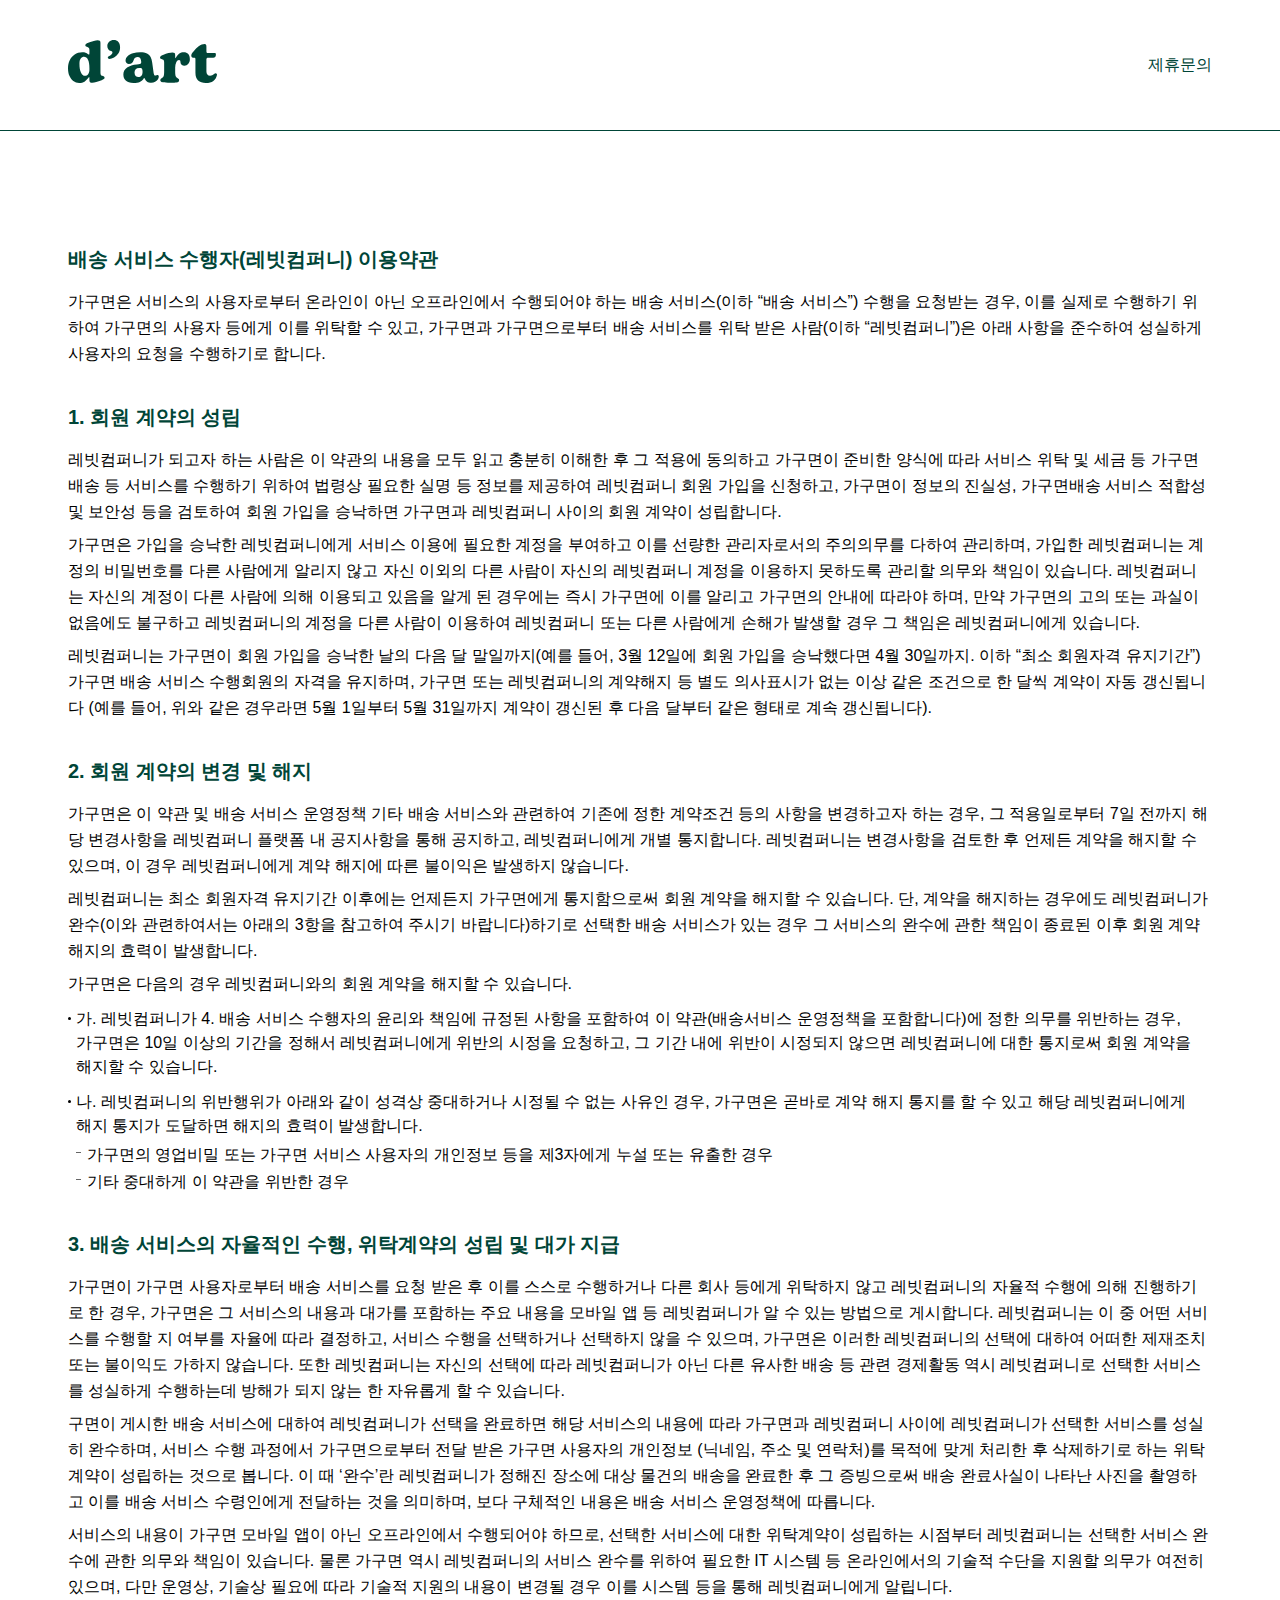
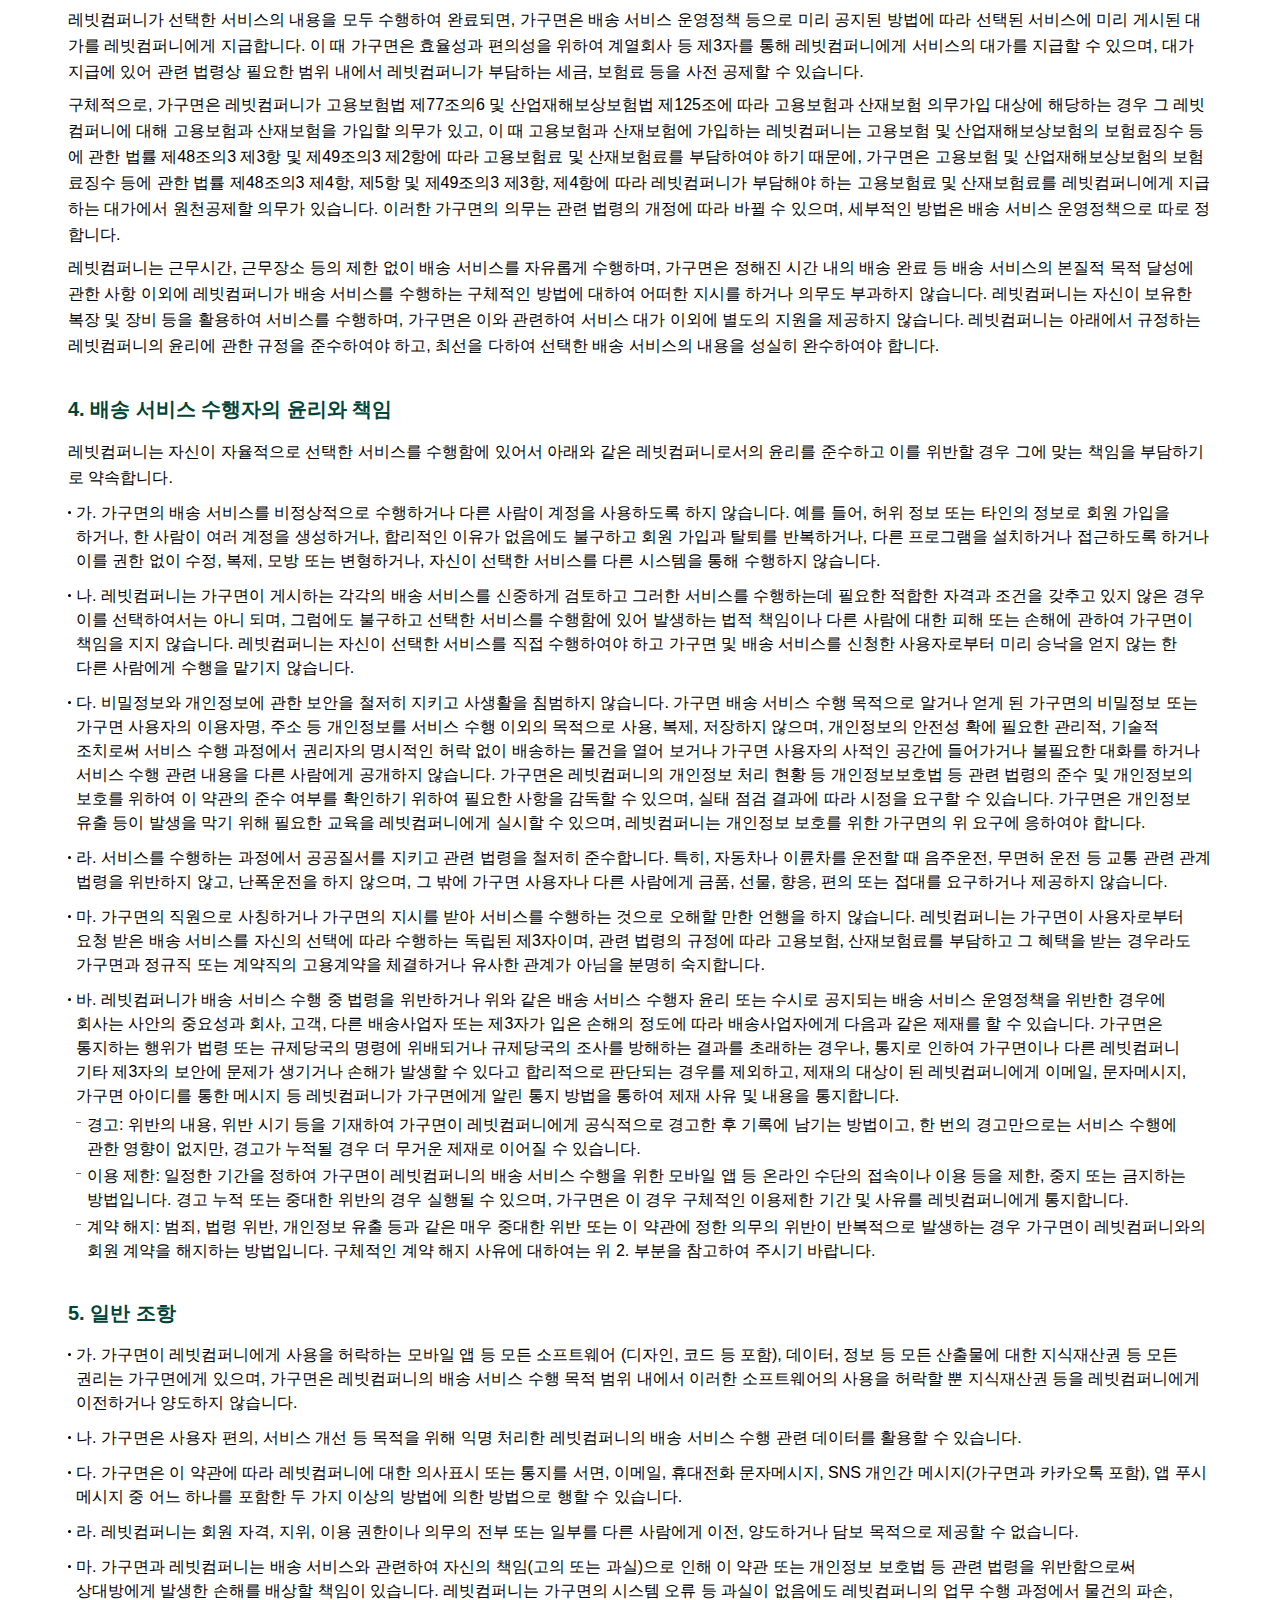
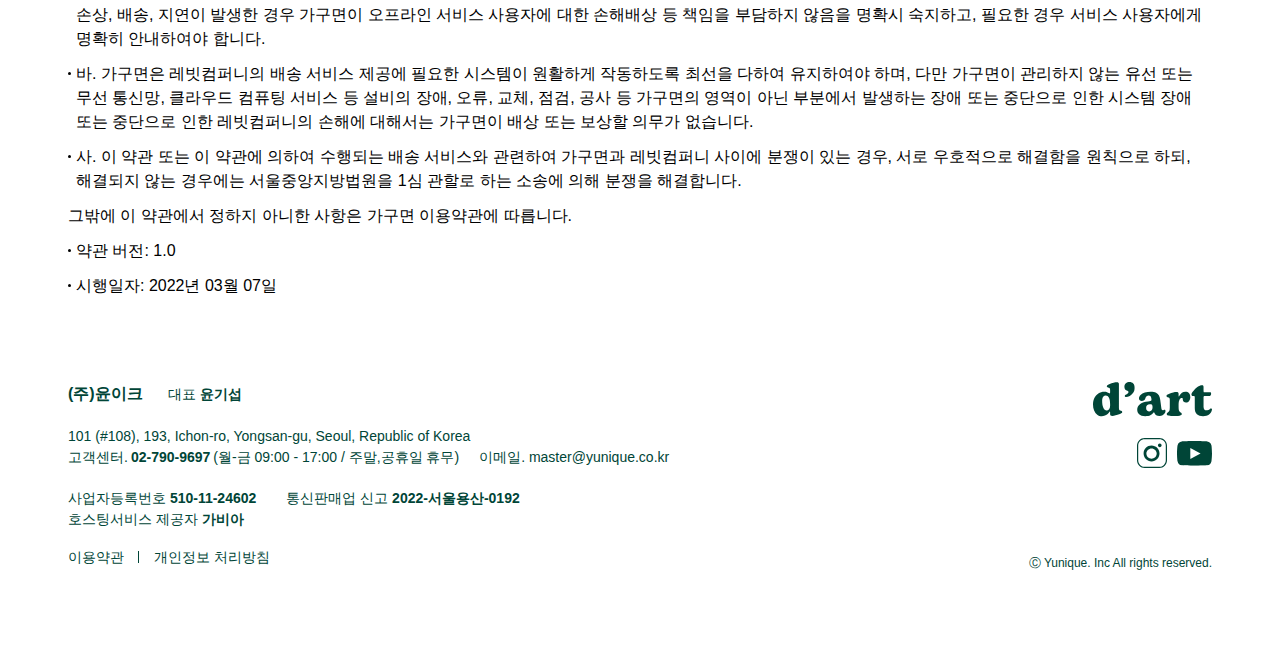
==== delievery_agree.html @ b0046c7c "약관" ====
<!DOCTYPE html>
<html lang="ko">
<head>
    <meta charset="UTF-8">
    <meta http-equiv="X-UA-Compatible" cntent="IE=edge">
    <meta name="viewport" content="width=device-width, initial-scale=1, user-scalable=no, maximum-scale=2, minimum-scale=1.0, viewport-fit=cover,minimal-ui">
    <title>딜아트</title>
    <script src="js/jquery-3.6.1.min.js"></script>
    <script src="js/aos.js"></script>

    <link rel="stylesheet" href="js/aos.css">
    <link rel="stylesheet" href="css/style.css">
</head>

<script>
    $(function(){
        AOS.init();
    })
</script>

<body>
    <header>
        <div class="inner">
            <h1 class="logo">
                <a href="#none">
                    <img src="img/logo.svg" alt="d'art">

                    <!-- 0527 추가 -->
                    <span>
                        <img src="img/m_logo.svg" alt="d'art">
                    </span>
                    <!-- //0527 추가 -->
                </a>
            </h1>
            <a href="https://forms.gle/zykGKcTr1vDekAUw6" target="_blank" title="새창열림" class="link">제휴문의</a>
        </div>
    </header>

    <div id="container">
        <article>
            <div class="inner">
                <div class="groupCont">
                    <div class="division">
                        <b class="headLine4">배송 서비스 수행자(레빗컴퍼니) 이용약관</b>
                        <p class="txtBody1">가구면은 서비스의 사용자로부터 온라인이 아닌 오프라인에서 수행되어야 하는 배송 서비스(이하 “배송 서비스”) 수행을 요청받는 경우, 이를 실제로 수행하기 위하여 가구면의 사용자 등에게 이를 위탁할 수 있고, 가구면과 가구면으로부터 배송 서비스를 위탁 받은 사람(이하 “레빗컴퍼니”)은 아래 사항을 준수하여 성실하게 사용자의 요청을 수행하기로 합니다.</p>
                    </div>
                    <div class="division">
                        <b class="headLine4">1. 회원 계약의 성립</b>
                        <p class="txtBody1">레빗컴퍼니가 되고자 하는 사람은 이 약관의 내용을 모두 읽고 충분히 이해한 후 그 적용에 동의하고 가구면이 준비한 양식에 따라 서비스 위탁 및 세금 등 가구면배송 등 서비스를 수행하기 위하여 법령상 필요한 실명 등 정보를 제공하여 레빗컴퍼니 회원 가입을 신청하고, 가구면이 정보의 진실성, 가구면배송 서비스 적합성 및 보안성 등을 검토하여 회원 가입을 승낙하면 가구면과 레빗컴퍼니 사이의 회원 계약이 성립합니다.</p>
                        <p class="txtBody1">가구면은 가입을 승낙한 레빗컴퍼니에게 서비스 이용에 필요한 계정을 부여하고 이를 선량한 관리자로서의 주의의무를 다하여 관리하며, 가입한 레빗컴퍼니는 계정의 비밀번호를 다른 사람에게 알리지 않고 자신 이외의 다른 사람이 자신의 레빗컴퍼니 계정을 이용하지 못하도록 관리할 의무와 책임이 있습니다. 레빗컴퍼니는 자신의 계정이 다른 사람에 의해 이용되고 있음을 알게 된 경우에는 즉시 가구면에 이를 알리고 가구면의 안내에 따라야 하며, 만약 가구면의 고의 또는 과실이 없음에도 불구하고 레빗컴퍼니의 계정을 다른 사람이 이용하여 레빗컴퍼니 또는 다른 사람에게 손해가 발생할 경우 그 책임은 레빗컴퍼니에게 있습니다.</p>
                        <p class="txtBody1">레빗컴퍼니는 가구면이 회원 가입을 승낙한 날의 다음 달 말일까지(예를 들어, 3월 12일에 회원 가입을 승낙했다면 4월 30일까지. 이하 “최소 회원자격 유지기간”) 가구면 배송 서비스 수행회원의 자격을 유지하며, 가구면 또는 레빗컴퍼니의 계약해지 등 별도 의사표시가 없는 이상 같은 조건으로 한 달씩 계약이 자동 갱신됩니다 (예를 들어, 위와 같은 경우라면 5월 1일부터 5월 31일까지 계약이 갱신된 후 다음 달부터 같은 형태로 계속 갱신됩니다).</p>
                    </div>
                    <div class="division">
                        <b class="headLine4">2. 회원 계약의 변경 및 해지</b>
                        <p class="txtBody1">가구면은 이 약관 및 배송 서비스 운영정책 기타 배송 서비스와 관련하여 기존에 정한 계약조건 등의 사항을 변경하고자 하는 경우, 그 적용일로부터 7일 전까지 해당 변경사항을 레빗컴퍼니 플랫폼 내 공지사항을 통해 공지하고, 레빗컴퍼니에게 개별 통지합니다. 레빗컴퍼니는 변경사항을 검토한 후 언제든 계약을 해지할 수 있으며, 이 경우 레빗컴퍼니에게 계약 해지에 따른 불이익은 발생하지 않습니다.
                        </p>
                        <p class="txtBody1">레빗컴퍼니는 최소 회원자격 유지기간 이후에는 언제든지 가구면에게 통지함으로써 회원 계약을 해지할 수 있습니다. 단, 계약을 해지하는 경우에도 레빗컴퍼니가 완수(이와 관련하여서는 아래의 3항을 참고하여 주시기 바랍니다)하기로 선택한 배송 서비스가 있는 경우 그 서비스의 완수에 관한 책임이 종료된 이후 회원 계약 해지의 효력이 발생합니다.</p>
                        <p class="txtBody1">가구면은 다음의 경우 레빗컴퍼니와의 회원 계약을 해지할 수 있습니다.</p>
                        <ul class="txtList dot">
                            <li>가. 레빗컴퍼니가 4. 배송 서비스 수행자의 윤리와 책임에 규정된 사항을 포함하여 이 약관(배송서비스 운영정책을 포함합니다)에 정한 의무를 위반하는 경우, 가구면은 10일 이상의 기간을 정해서 레빗컴퍼니에게 위반의 시정을 요청하고, 그 기간 내에 위반이 시정되지 않으면 레빗컴퍼니에 대한 통지로써 회원 계약을 해지할 수 있습니다.</li>
                            <li>나. 레빗컴퍼니의 위반행위가 아래와 같이 성격상 중대하거나 시정될 수 없는 사유인 경우, 가구면은 곧바로 계약 해지 통지를 할 수 있고 해당 레빗컴퍼니에게 해지 통지가 도달하면 해지의 효력이 발생합니다.
                                <ul class="txtList hyphen">
                                    <li>가구면의 영업비밀 또는 가구면 서비스 사용자의 개인정보 등을 제3자에게 누설 또는 유출한 경우</li>
                                    <li>기타 중대하게 이 약관을 위반한 경우</li>
                                </ul>
                            </li>
                        </ul>
                    </div>
                    <div class="division">
                        <b class="headLine4">3. 배송 서비스의 자율적인 수행, 위탁계약의 성립 및 대가 지급</b>
                        <p class="txtBody1">가구면이 가구면 사용자로부터 배송 서비스를 요청 받은 후 이를 스스로 수행하거나 다른 회사 등에게 위탁하지 않고 레빗컴퍼니의 자율적 수행에 의해 진행하기로 한 경우, 가구면은 그 서비스의 내용과 대가를 포함하는 주요 내용을 모바일 앱 등 레빗컴퍼니가 알 수 있는 방법으로 게시합니다. 레빗컴퍼니는 이 중 어떤 서비스를 수행할 지 여부를 자율에 따라 결정하고, 서비스 수행을 선택하거나 선택하지 않을 수 있으며, 가구면은 이러한 레빗컴퍼니의 선택에 대하여 어떠한 제재조치 또는 불이익도 가하지 않습니다. 또한 레빗컴퍼니는 자신의 선택에 따라 레빗컴퍼니가 아닌 다른 유사한 배송 등 관련 경제활동 역시 레빗컴퍼니로 선택한 서비스를 성실하게 수행하는데 방해가 되지 않는 한 자유롭게 할 수 있습니다.</p>
                        <p class="txtBody1">구면이 게시한 배송 서비스에 대하여 레빗컴퍼니가 선택을 완료하면 해당 서비스의 내용에 따라 가구면과 레빗컴퍼니 사이에 레빗컴퍼니가 선택한 서비스를 성실히 완수하며, 서비스 수행 과정에서 가구면으로부터 전달 받은 가구면 사용자의 개인정보 (닉네임, 주소 및 연락처)를 목적에 맞게 처리한 후 삭제하기로 하는 위탁계약이 성립하는 것으로 봅니다. 이 때 ‘완수’란 레빗컴퍼니가 정해진 장소에 대상 물건의 배송을 완료한 후 그 증빙으로써 배송 완료사실이 나타난 사진을 촬영하고 이를 배송 서비스 수령인에게 전달하는 것을 의미하며, 보다 구체적인 내용은 <a href="#none" class="" data-hidden="hidden">배송 서비스 운영정책</a>에 따릅니다.
                        </p>
                        <p class="txtBody1">서비스의 내용이 가구면 모바일 앱이 아닌 오프라인에서 수행되어야 하므로, 선택한 서비스에 대한 위탁계약이 성립하는 시점부터 레빗컴퍼니는 선택한 서비스 완수에 관한 의무와 책임이 있습니다. 물론 가구면 역시 레빗컴퍼니의 서비스 완수를 위하여 필요한 IT 시스템 등 온라인에서의 기술적 수단을 지원할 의무가 여전히 있으며, 다만 운영상, 기술상 필요에 따라 기술적 지원의 내용이 변경될 경우 이를 시스템 등을 통해 레빗컴퍼니에게 알립니다.
                        </p>
                        <p class="txtBody1">레빗컴퍼니가 선택한 서비스의 내용을 모두 수행하여 완료되면, 가구면은 <a href="#none" class="" data-hidden="hidden">배송 서비스 운영정책</a> 등으로 미리 공지된 방법에 따라 선택된 서비스에 미리 게시된 대가를 레빗컴퍼니에게 지급합니다. 이 때 가구면은 효율성과 편의성을 위하여 계열회사 등 제3자를 통해 레빗컴퍼니에게 서비스의 대가를 지급할 수 있으며, 대가 지급에 있어 관련 법령상 필요한 범위 내에서 레빗컴퍼니가 부담하는 세금, 보험료 등을 사전 공제할 수 있습니다.
                        </p>
                        <p class="txtBody1">구체적으로, 가구면은 레빗컴퍼니가 고용보험법 제77조의6 및 산업재해보상보험법 제125조에 따라 고용보험과 산재보험 의무가입 대상에 해당하는 경우 그 레빗컴퍼니에 대해 고용보험과 산재보험을 가입할 의무가 있고, 이 때 고용보험과 산재보험에 가입하는 레빗컴퍼니는 고용보험 및 산업재해보상보험의 보험료징수 등에 관한 법률 제48조의3 제3항 및 제49조의3 제2항에 따라 고용보험료 및 산재보험료를 부담하여야 하기 때문에, 가구면은 고용보험 및 산업재해보상보험의 보험료징수 등에 관한 법률 제48조의3 제4항, 제5항 및 제49조의3 제3항, 제4항에 따라 레빗컴퍼니가 부담해야 하는 고용보험료 및 산재보험료를 레빗컴퍼니에게 지급하는 대가에서 원천공제할 의무가 있습니다. 이러한 가구면의 의무는 관련 법령의 개정에 따라 바뀔 수 있으며, 세부적인 방법은  <a href="#none" class="" data-hidden="hidden">배송 서비스 운영정책</a>으로 따로 정합니다.
                        </p>
                        <p class="txtBody1">레빗컴퍼니는 근무시간, 근무장소 등의 제한 없이 배송 서비스를 자유롭게 수행하며, 가구면은 정해진 시간 내의 배송 완료 등 배송 서비스의 본질적 목적 달성에 관한 사항 이외에 레빗컴퍼니가 배송 서비스를 수행하는 구체적인 방법에 대하여 어떠한 지시를 하거나 의무도 부과하지 않습니다. 레빗컴퍼니는 자신이 보유한 복장 및 장비 등을 활용하여 서비스를 수행하며, 가구면은 이와 관련하여 서비스 대가 이외에 별도의 지원을 제공하지 않습니다.
                            레빗컴퍼니는 아래에서 규정하는 레빗컴퍼니의 윤리에 관한 규정을 준수하여야 하고, 최선을 다하여 선택한 배송 서비스의 내용을 성실히 완수하여야 합니다.
                        </p>
                    </div>
                    <div class="division">
                        <b class="headLine4">4. 배송 서비스 수행자의 윤리와 책임</b>
                        <p class="txtBody1">레빗컴퍼니는 자신이 자율적으로 선택한 서비스를 수행함에 있어서 아래와 같은 레빗컴퍼니로서의 윤리를 준수하고 이를 위반할 경우 그에 맞는 책임을 부담하기로 약속합니다.</p>
                        <ul class="txtList dot">
                            <li>가. 가구면의 배송 서비스를 비정상적으로 수행하거나 다른 사람이 계정을 사용하도록 하지 않습니다. 예를 들어, 허위 정보 또는 타인의 정보로 회원 가입을 하거나, 한 사람이 여러 계정을 생성하거나, 합리적인 이유가 없음에도 불구하고 회원 가입과 탈퇴를 반복하거나, 다른 프로그램을 설치하거나 접근하도록 하거나 이를 권한 없이 수정, 복제, 모방 또는 변형하거나, 자신이 선택한 서비스를 다른 시스템을 통해 수행하지 않습니다.</li>
                            <li>나. 레빗컴퍼니는 가구면이 게시하는 각각의 배송 서비스를 신중하게 검토하고 그러한 서비스를 수행하는데 필요한 적합한 자격과 조건을 갖추고 있지 않은 경우 이를 선택하여서는 아니 되며, 그럼에도 불구하고 선택한 서비스를 수행함에 있어 발생하는 법적 책임이나 다른 사람에 대한 피해 또는 손해에 관하여 가구면이 책임을 지지 않습니다. 레빗컴퍼니는 자신이 선택한 서비스를 직접 수행하여야 하고 가구면 및 배송 서비스를 신청한 사용자로부터 미리 승낙을 얻지 않는 한 다른 사람에게 수행을 맡기지 않습니다.</li>
                            <li>다. 비밀정보와 개인정보에 관한 보안을 철저히 지키고 사생활을 침범하지 않습니다. 가구면 배송 서비스 수행 목적으로 알거나 얻게 된 가구면의 비밀정보 또는 가구면 사용자의 이용자명, 주소 등 개인정보를 서비스 수행 이외의 목적으로 사용, 복제, 저장하지 않으며, 개인정보의 안전성 확에 필요한 관리적, 기술적 조치로써 서비스 수행 과정에서 권리자의 명시적인 허락 없이 배송하는 물건을 열어 보거나 가구면 사용자의 사적인 공간에 들어가거나 불필요한 대화를 하거나 서비스 수행 관련 내용을 다른 사람에게 공개하지 않습니다. 가구면은 레빗컴퍼니의 개인정보 처리 현황 등 개인정보보호법 등 관련 법령의 준수 및 개인정보의 보호를 위하여 이 약관의 준수 여부를 확인하기 위하여 필요한 사항을 감독할 수 있으며, 실태 점검 결과에 따라 시정을 요구할 수 있습니다. 가구면은 개인정보 유출 등이 발생을 막기 위해 필요한 교육을 레빗컴퍼니에게 실시할 수 있으며, 레빗컴퍼니는 개인정보 보호를 위한 가구면의 위 요구에 응하여야 합니다.</li>
                            <li>라. 서비스를 수행하는 과정에서 공공질서를 지키고 관련 법령을 철저히 준수합니다. 특히, 자동차나 이륜차를 운전할 때 음주운전, 무면허 운전 등 교통 관련 관계 법령을 위반하지 않고, 난폭운전을 하지 않으며, 그 밖에 가구면 사용자나 다른 사람에게 금품, 선물, 향응, 편의 또는 접대를 요구하거나 제공하지 않습니다.
                            </li>
                            <li>마. 가구면의 직원으로 사칭하거나 가구면의 지시를 받아 서비스를 수행하는 것으로 오해할 만한 언행을 하지 않습니다. 레빗컴퍼니는 가구면이 사용자로부터 요청 받은 배송 서비스를 자신의 선택에 따라 수행하는 독립된 제3자이며, 관련 법령의 규정에 따라 고용보험, 산재보험료를 부담하고 그 혜택을 받는 경우라도 가구면과 정규직 또는 계약직의 고용계약을 체결하거나 유사한 관계가 아님을 분명히 숙지합니다.
                            </li>
                            <li>바. 레빗컴퍼니가 배송 서비스 수행 중 법령을 위반하거나 위와 같은 배송 서비스 수행자 윤리 또는 수시로 공지되는 <a href="#none" class="" data-hidden="hidden">배송 서비스 운영정책</a>을 위반한 경우에 회사는 사안의 중요성과 회사, 고객, 다른 배송사업자 또는 제3자가 입은 손해의 정도에 따라 배송사업자에게 다음과 같은 제재를 할 수 있습니다. 가구면은 통지하는 행위가 법령 또는 규제당국의 명령에 위배되거나 규제당국의 조사를 방해하는 결과를 초래하는 경우나, 통지로 인하여 가구면이나 다른 레빗컴퍼니 기타 제3자의 보안에 문제가 생기거나 손해가 발생할 수 있다고 합리적으로 판단되는 경우를 제외하고, 제재의 대상이 된 레빗컴퍼니에게 이메일, 문자메시지, 가구면 아이디를 통한 메시지 등 레빗컴퍼니가 가구면에게 알린 통지 방법을 통하여 제재 사유 및 내용을 통지합니다.
                                <ul class="txtList hyphen">
                                    <li>경고: 위반의 내용, 위반 시기 등을 기재하여 가구면이 레빗컴퍼니에게 공식적으로 경고한 후 기록에 남기는 방법이고, 한 번의 경고만으로는 서비스 수행에 관한 영향이 없지만, 경고가 누적될 경우 더 무거운 제재로 이어질 수 있습니다.</li>
                                    <li>이용 제한: 일정한 기간을 정하여 가구면이 레빗컴퍼니의 배송 서비스 수행을 위한 모바일 앱 등 온라인 수단의 접속이나 이용 등을 제한, 중지 또는 금지하는 방법입니다. 경고 누적 또는 중대한 위반의 경우 실행될 수 있으며, 가구면은 이 경우 구체적인 이용제한 기간 및 사유를 레빗컴퍼니에게 통지합니다.</li>
                                    <li>계약 해지: 범죄, 법령 위반, 개인정보 유출 등과 같은 매우 중대한 위반 또는 이 약관에 정한 의무의 위반이 반복적으로 발생하는 경우 가구면이 레빗컴퍼니와의 회원 계약을 해지하는 방법입니다. 구체적인 계약 해지 사유에 대하여는 위 2. 부분을 참고하여 주시기 바랍니다.</li>
                                </ul>
                            </li>
                        </ul>
                    </div>
                    <div class="division">
                        <b class="headLine4">5. 일반 조항</b>
                        <ul class="txtList dot">
                            <li>가. 가구면이 레빗컴퍼니에게 사용을 허락하는 모바일 앱 등 모든 소프트웨어 (디자인, 코드 등 포함), 데이터, 정보 등 모든 산출물에 대한 지식재산권 등 모든 권리는 가구면에게 있으며, 가구면은 레빗컴퍼니의 배송 서비스 수행 목적 범위 내에서 이러한 소프트웨어의 사용을 허락할 뿐 지식재산권 등을 레빗컴퍼니에게 이전하거나 양도하지 않습니다.
                            </li>
                            <li>나. 가구면은 사용자 편의, 서비스 개선 등 목적을 위해 익명 처리한 레빗컴퍼니의 배송 서비스 수행 관련 데이터를 활용할 수 있습니다.</li>
                            <li>다. 가구면은 이 약관에 따라 레빗컴퍼니에 대한 의사표시 또는 통지를 서면, 이메일, 휴대전화 문자메시지, SNS 개인간 메시지(가구면과 카카오톡 포함), 앱 푸시 메시지 중 어느 하나를 포함한 두 가지 이상의 방법에 의한 방법으로 행할 수 있습니다.</li>
                            <li>라. 레빗컴퍼니는 회원 자격, 지위, 이용 권한이나 의무의 전부 또는 일부를 다른 사람에게 이전, 양도하거나 담보 목적으로 제공할 수 없습니다.</li>
                            <li>마. 가구면과 레빗컴퍼니는 배송 서비스와 관련하여 자신의 책임(고의 또는 과실)으로 인해 이 약관 또는 개인정보 보호법 등 관련 법령을 위반함으로써 상대방에게 발생한 손해를 배상할 책임이 있습니다. 레빗컴퍼니는 가구면의 시스템 오류 등 과실이 없음에도 레빗컴퍼니의 업무 수행 과정에서 물건의 파손, 손상, 배송, 지연이 발생한 경우 가구면이 오프라인 서비스 사용자에 대한 손해배상 등 책임을 부담하지 않음을 명확시 숙지하고, 필요한 경우 서비스 사용자에게 명확히 안내하여야 합니다.</li>
                            <li>바. 가구면은 레빗컴퍼니의 배송 서비스 제공에 필요한 시스템이 원활하게 작동하도록 최선을 다하여 유지하여야 하며, 다만 가구면이 관리하지 않는 유선 또는 무선 통신망, 클라우드 컴퓨팅 서비스 등 설비의 장애, 오류, 교체, 점검, 공사 등 가구면의 영역이 아닌 부분에서 발생하는 장애 또는 중단으로 인한 시스템 장애 또는 중단으로 인한 레빗컴퍼니의 손해에 대해서는 가구면이 배상 또는 보상할 의무가 없습니다.</li>
                            <li>사. 이 약관 또는 이 약관에 의하여 수행되는 배송 서비스와 관련하여 가구면과 레빗컴퍼니 사이에 분쟁이 있는 경우, 서로 우호적으로 해결함을 원칙으로 하되, 해결되지 않는 경우에는 서울중앙지방법원을 1심 관할로 하는 소송에 의해 분쟁을 해결합니다.</li>
                        </ul>

                        <p class="txtBody1">그밖에 이 약관에서 정하지 아니한 사항은 가구면 이용약관에 따릅니다.</p>
                        <ul class="txtList dot">
                            <li>약관 버전: 1.0</li>
                            <li>시행일자: 2022년 03월 07일</li>
                        </ul>
                    </div>
                </div>
            </div>
        </article>
    </div>

    <footer>
        <div class="inner">
            <div class="footer_l">
                <p class="name">
                    <b>(주)윤이크</b>
                    <b>대표 <span>윤기섭</span></b>
                </p>
    
                <address>
                    <p>101 (#108), 193, Ichon-ro, Yongsan-gu, Seoul, Republic of Korea</p>
                    <div class="add-flex">
                        <b>고객센터. <span> 02-790-9697</span> <em>(월-금 09:00 - 17:00 / 주말,공휴일 휴무)</em> </b>
                        <b>이메일. master@yunique.co.kr </b>
                    </div>
                </address>

                <div class="info">
                    <p>
                        <b>사업자등록번호 <span>510-11-24602</span></b>
                    </p>
                    <p>
                        <b>통신판매업 신고 <span> 2022-서울용산-0192</span></b>
                    </p>
                </div>
                <div class="info">
                    <p>
                        <b>호스팅서비스 제공자 <span> 가비아</span></b>
                    </p>
                </div>

                <div class="info_link">
                    <a href="terms.html">이용약관</a>
                    <a href="policy.html">개인정보 처리방침</a>
                </div>
            </div>
            <div class="footer_r">
                <div class="top">
                    <div class="f_logo">
                        <img src="img/logo.svg" alt="">
                    </div>
                    <div class="sns">
                        <a href="https://www.instagram.com/dealart.co.kr/?igsh=MWdoZWlucHNlejRvZg%3D%3D" class="insat" target="_blank" title="새창열림">
                            <img src="img/instagram.svg" alt="">
                        </a>
                        <a href="https://www.youtube.com/@dealart" class="insat" target="_blank" title="새창열림">
                            <img src="img/youtube.svg" alt="">
                        </a>
                    </div>
                </div>
                <div class="end">
                    Ⓒ Yunique. Inc All rights reserved.
                </div>
                
            </div>
        </div>
    </footer>
</body>

</html>
---- css/style.css ----
@charset "utf-8";
@import url(font/pretendard/font.css);


/* Reset */
html, body, div, h1, h2, h3, h4, h5, h6, p, ul, ol, li, dl, dt, dd, span, form, fieldset, input, select, label, textarea, table, caption, thead, tfoot, tbody, tr, th, td
{margin:0;padding:0;font:14px/1.5 'pretendard', '맑은고딕','Malgun Gothic','나눔고딕','nanumgothic',굴림,Gulim,돋움,Dotum, Arial, Sans-serif;color:#000;-webkit-text-size-adjust:none;}
b, span, strong, input, a, button, pre {font-size:inherit;font-family:inherit;color:inherit;font-weight: 500;}
article, aside, dialog, footer, header, section, footer, nav, figure, hgroup, details, summary, figure, figcaption {display: block;}
cite {display:inline}
html, body {height:100%;}
body {margin:0px;overflow-y:scroll;}
a:link {text-decoration:none;}
a:visited {text-decoration:none;}
img {border:0;}
label, input, textarea, select {vertical-align:middle}
ol, ul {list-style:none;}
table {border-collapse:collapse;table-layout:fixed;}
fieldset {border:none}
hr {position:absolute;left:-1000%;width:1px;height:1px;font-size:0;line-height:0;overflow:hidden;}
button {margin:0;padding:0;border:none;background:none;outline:none;cursor:pointer;display:inline-block;overflow:visible}
figure {margin:0;padding:0}
* {box-sizing: border-box;}
img {max-width: 100%;}

body {max-width: 1920px;margin: 0 auto;}
.inner {max-width: 1204px;padding:0 30px;margin:0 auto;}
.headLine {font-size:48px;display:block;font-weight: 300;color:#004537;}
.headLine b {font-weight: 700;}

header {border-bottom: 1px solid #004537;padding:40px 0;}
header h1 a {display:block;}
header .link {display:block;font-size: 16px;color:#004537;}
header .logo>a span {display:none;}

header .inner {display:flex;justify-content: space-between;align-items: center;}

#container {padding:113px 0 0 0;overflow: hidden;}

.mIntro {padding-bottom: 200px;}
.mIntro .tit {font-size: 60px;font-weight: 700;color:#007D54}
.mIntro .intro_txt {font-size: 40px;line-height: 130%;margin-top:19px;color:#000;margin-bottom: 60px;opacity: .8;}
.mIntro .intro_sec2 {margin-top:100px;}
.mIntro .intro_sec2 .intro_txt {color:#004537;letter-spacing: -.5px;margin-bottom: 20px;font-weight: 300;opacity: 1;}
.mIntro .intro_sec2 .intro_txt b {font-weight: 700;display:block;;}
.mIntro .intro_sec2 .intro_cont {font-size: 24px;line-height: 140%;margin-bottom: 100px;}
.mIntro .intro_sec2 .intro_cont p {font-size: inherit;line-height: inherit;}

.mStart {padding-bottom: 150px;}
.mStart .imgTit {margin-bottom: 60px;}
.mStart .start_sec {display:flex;justify-content: space-between;gap:30px;}
.mStart .start_txt {font-size: 48px;line-height: 148%;font-weight: 300;color:#004537;margin-bottom: 60px;}
.mStart .start_txt b {font-weight: 700;display:block;color:#004537;color:inherit}
.mStart .txt {font-size: 24px;line-height: 140%;letter-spacing: -.5px;}
.mStart .txt+.txt {margin-top:50px;}

.mService {border-top:3px solid #004537;padding-top:140px;padding-bottom: 190px;}
.mService .imgTit {margin-bottom: 10px;}
.mService .boxList {display:flex;flex-wrap: wrap;margin-left: -20px;width:calc(100% + 20px);margin-top:100px;}
.mService .boxList li {position:relative;filter: drop-shadow(0px 5px 5px rgba(0, 0, 0, 0.3));height:420px;width:calc(33.333% - 20px);background:#fff;margin-left:20px;border-radius: 20px;padding:50px 34px;}
.mService .boxList li.link {padding:0;}
.mService .boxList li a {display:block;width:100%;height:100%;padding:50px 34px;}
.mService .boxList li:last-child {background:#004537}
.mService .boxList li:last-child .tit {color:#fff}
.mService .boxList li:last-child .txt {color:#fff}
.mService .boxList li:nth-child(n+4) {margin-top:32px;}
.mService .boxList li .tit {display:block;font-size: 30px;font-weight: 700;margin-bottom: 20px;color:#004537;}
.mService .boxList li .txt {font-size: 18px;line-height: 150%;font-weight: 300;}
.mService .boxList li .ico {position:absolute;bottom:40px;right:37px;}

.intro_img {font-size: 0;}
.intro_img span {display:none;}

.mUsed {padding:0 0 200px 0;overflow: hidden;}
.mUsed .imgTit {margin-bottom: 10px;}
.mUsed .headLine {margin-bottom: 25px;;}
.mUsed .headLine b {display:inline;}
.mUsed .txt {font-size: 26px;line-height: 150%;margin-bottom: 150px;}
.mUsed .step_tit {display:inline-block;vertical-align: top;font-size: 44px;font-weight: 300;margin-bottom: 65px;color:#004537;padding:7px 50px;border-radius: 50px;border:2px solid #004537;;}
.mUsed .step_tit b {font-weight: 700;}
.mUsed .step_wrap {display:flex;justify-content: space-between;align-items: center;}
.mUsed .stepArea {position:relative;}
.mUsed .stepArea .step_wrap~.step_wrap  {flex-direction: row-reverse;}
.mUsed .stepArea .num {width:50px;height: 50px;background:#004537;border-radius: 50%;display:flex;justify-content: center;align-items: center;color: #fff;font-weight: 700;font-size:30px;font-weight: 700;margin-bottom: 20px;font-style: normal;}
.mUsed .stepArea .stepTitle {font-size: 40px;font-weight: 700;color:#004537;margin-bottom: 28px;}
.mUsed .stepArea .stepTitle span {font-weight: 300;}
.mUsed .stepArea .stepTxt {font-size: 26px;line-height: 148%;}
.mUsed .stepArea .step_wrap {position:relative;}
.mUsed .stepArea .step_wrap~.step_wrap {margin-top:90px;padding-top:90px;}
.mUsed .stepArea .step_wrap~.step_wrap:before {content:'';display:block;width:3000px;height:1px;background:#004537;position:absolute;top:0;left:-500px;}
.mUsed .stepArea.type2 {padding-top:180px;}


.mDown {background:#E6F2EE;padding:110px 0 110px 0;}
.mDown .inner {display:flex;align-items: center;justify-content: center;flex-direction: column;}
.mDown .downTit {font-size: 50px;line-height: 148%;font-weight: 300;color: #004537;}
.mDown .downTit b {display:block;font-weight: 700;text-align: center;;}
.mDown .btnArea {display:flex;gap:25px;margin-top:50px;}
.mDown .btnArea a {display:flex;align-items: center;justify-content: center;width:313px;height:73px;border-radius: 15px;background:#004537;;font-size: 26px;font-weight: 700;color:#fff;;}
.mDown .btnArea a i {display:block;margin-right: 10px;font-size: 0;}
.mDown .btnArea a.apple i {margin-top:6px;}

footer {padding:84px 0;}
footer .inner {display:flex;justify-content: space-between;align-items: flex-start;}
footer .inner * {color:#004537}
footer .inner .f_logo img {height:35px;}
footer .inner .footer_l {font-size: 14px;line-height: 24px;}
footer .inner .name {display:flex;gap:25px;margin-bottom: 20px;align-items: center;}
footer .inner .name b:first-child {font-size: 16px;font-weight: 700;}
footer .inner b {font-weight: 400;font-style: normal;}
footer .inner b span {font-weight: 700;}
footer address {margin-bottom: 20px;}
footer address em {font-style: normal;}
footer address b {display:flex;gap:3px;align-items: center;}
footer .info {display:flex;gap:30px}
footer .info_link {margin-top:17px;display:flex;}
footer .info_link a {display:block;padding-right: 15px;margin-right: 15px;position:relative;}
footer .info_link a:first-child:before {content:'';display:block;width:1px;heighT:12px;background:#004537;position:absolute;right:0;top:4px;}
footer .footer_r .sns {display:flex;align-items: center;gap:10px;justify-content: flex-end;margin-top:15px;}
footer .footer_r .end {margin-top:80px;font-size: 12px;text-align: right;}
footer .footer_r .f_logo {text-align: right;}
footer .add-flex {display:flex;align-items: center;gap:20px;;}

.groupCont>.division+.division {margin-top:35px;}
.groupCont .division .headLine4 {position:relative;display:block;margin-bottom: 15px;color:#004537;font-size: 20px;font-weight: 700;}
.groupCont .division .headLine4 .txtLink_s {position:absolute;right:0;top:50%;transform:translateY(-50%);text-decoration: underline;font-weight: 400;}
.groupCont .division .txtBody1+.txtBody1 {margin-top:7px;}
.groupCont .division .txtBody1+.headLine5 {margin-top:15px;}
.groupCont .division .txtList+.headLine5 {margin-top:15px;}
.groupCont .division .headLine5+.contTable {margin-top:10px;}
.groupCont .division .txtList+.txtBody1 {margin-top:10px;}
.groupCont .division .headLine5+.txtList {margin-top:10px;}
.groupCont .division .headLine5+.txtBody1 {margin-top:10px;}
.groupCont .division .contTable+.headLine5 {margin-top:25px;}
.groupCont .division .contTable+.txtBody1 {margin-top:25px;}
.groupCont .division .txtBody1+.txtList {margin-top:10px;}
.groupCont .division .txtBody1+.contTable {margin-top:10px;}

.groupCont .txtBody1{display:block;width:100%;font-size:16px;line-height:26px;letter-spacing:0;}
.groupCont .txtBody2{display:block;width:100%;font-size:14px;line-height:20px;letter-spacing:0;}
.groupCont .txtBody3{display:block;width:100%;font-size:12px;line-height:18px;letter-spacing:0;}

caption, caption>strong, caption>p, .scHdn, .txtHidden, legend {position:absolute;top:0;left:0;width:1px;height:1px;margin:1px;border:none;overflow:hidden; clip:rect(0, 0, 0, 0)}

.underTxt {color:var(--color-blue);text-decoration: underline !important;display:inline-block;margin-top:10px;}
.contTable{position:relative;width:100%;height:auto;overflow-x:auto;border-top:1px solid #000}
.contTable.typeScroll {width:calc(100% + 32px) !important;padding-right:32px !important;}
.contTable table{position:relative;width:100%;table-layout:fixed;border-collapse:collapse}
.contTable table:before {content:'';position:absolute;left:0;top:0;;display:block;width:100%;height:1px;background:var(--color-black)}
.contTable table th{font-size:16px;font-weight:700;color:var(--color-black);line-height:26px;height:50px;text-align:center;padding:13px;border-right:1px solid #e3e3e3;background-color:#F5F5F5;vertical-align: middle;}
.contTable table tbody td{font-size:16px;color:black;line-height:26px;height:50px;text-align:center;padding:13px;border-right:1px solid #e3e3e3;vertical-align: middle;word-break: break-word;}
.contTable table thead th:last-of-type,
.contTable table tbody td:last-of-type{border-right:0;}

.contTable table thead th[colspan]:first-of-type,
.contTable table thead th[rowspan]:first-of-type,
.contTable table tbody td[colspan]:first-of-type,
.contTable table tbody td[rowspan]:first-of-type{border-left:0;}

.contTable table thead th[colspan],
.contTable table thead th[rowspan],
.contTable table tbody td[colspan],
.contTable table tbody td[rowspan]{border-left:1px solid #E6E6E6;}

.contTable table thead th[colspan]:last-of-type,
.contTable table thead th[rowspan]:last-of-type,
.contTable table tbody td[colspan]:last-of-type,
.contTable table tbody td[rowspan]:last-of-type{border-right:0;border-left:1px solid #E6E6E6;}

.contTable table tbody td .txtList.dot>li{font-size:16px;line-height:24px;}
.contTable table tbody td .txtList.dot>li::before{top:10px;}

.contTable table tbody th{text-align:left;padding-left:16px;padding-right:16px;}
.contTable table thead tr,
.contTable table tbody tr{border-bottom:1px solid #E6E6E6;}

.tableTouchArea{position:absolute;background-color:rgba(0,0,0,0.3);width:100%;height:100%;left:0;top:0;}
.tableTouchArea .tableScrollTouch{position:absolute;left:50%;top:50%;transform:translate(-50%,-50%); width:85px;height:85px;background:url(../img/common/icon_tableTouch.png) no-repeat center center;background-size: 100% auto;opacity:0.7;}


/*dot*/
.txtList.dot>li+li {margin-top: 11px;}
.txtList.dot>li{position:relative;padding-left:8px;font-size:16px;line-height:24px;color:#000;word-break: keep-all;}
.txtList.dot>li::before{content:"";position:absolute;left:0;top:10px;display:block;width:3px;height:3px;border-radius:50%;background-color:#000;}
.txtList.dot>li>.txtList.hyphen{margin-top:5px;margin-bottom:5px;}

.txtList_s.dot{width:100%;height:auto;margin-top:20px;}
.txtList_s.dot>li{position:relative;padding-left:8px;font-size:14px;line-height:20px;color:#000;letter-spacing:0;word-break: keep-all;}
.txtList_s.dot>li+li {margin-top:8px;}
.txtList_s.dot>li::before{content:"";position:absolute;left:0;top:8px;display:block;width:2px;height:2px;border-radius:50%;background-color:#000;}

.txtList.hyphen>li{position:relative;padding-left:11px;color:#000;font-size:16px}
.txtList.hyphen>li+li {margin-top:3px;}
.txtList.hyphen>li::before{content:"";position:absolute;left:0;top:9px;display:block;width:5px;height:1px;background-color:#666;;}

.txtList.halfType{font-size:0;flex-wrap:wrap}
.txtList.halfType li{width:50%;display:inline-block;vertical-align:top;padding-right:10px;}
.txtList.halfType li:nth-of-type(2){margin-top:0;}

.txtList.bullet>li{padding-left:22px}
.txtList.bullet>li::before{content:attr(data-point);position:absolute;left:0;top:0;display:block;width:20px;height:auto;font-size:inherit;line-height:inherit;}

.txtList.smTxtList>li {font-size: 14px;line-height: 20px;color: #000;}
.txtList.dot.smTxtList>li::before {background-color: #000;}
.txtList.dot.smTxtList>li+li {margin-top: 8px;}

/* subtxt */


.mbBr {display:none;}

@media only screen and (max-width:1200px){
    .mService .boxList li {padding:30px;}
    .mService .boxList li a  {padding:30px;}
    .mService .boxList li .tit {word-break: keep-all;}
    .mService .boxList li .txt {word-break: keep-all;}
    .mService .boxList li .txt br {display:none;}

    .mUsed .stepArea .stepTitle {font-size: 35px;line-height: 120%;}
    .mUsed .stepArea .stepTxt {font-size: 20px;}

    .mStart .txt {font-size: 20px;}

    .mService .boxList li {width:calc(50% - 20px)}
    .mService .boxList li:nth-child(n+3) {margin-top:20px;}
}

@media only screen and (max-width:1041px){
    #container {padding-top:80px;}

    .mIntro {padding-bottom: 80px;}
    .mIntro .tit {font-size: 50px;}
    .mStart .start_sec {display:block;}
    
    .mStart {padding-bottom: 80px;}
    .mStart .imgTit {margin-bottom: 20px;}
    .mStart .txt br {display:none;}
    .mStart .start_txt {font-size: 35px;line-height: 120%;margin-bottom: 20px;}
    .mStart .txt+.txt {margin-top:30px;}
    .mStart .imgArea {margin-top:30px;}
    .mStart .imgArea img {width:100%;}

    footer .add-flex {display:block;} 

    .mService {padding-top:80px;padding-bottom: 80px;}
    .mService .boxList {margin-top:50px;}

    .headLine {font-size: 35px;line-height: 120%;}

    .mUsed {padding-top:0;padding-bottom: 80px;}
    .mUsed .txt {margin-bottom: 70px;}

    .mUsed .step_tit {font-size: 35px;margin-bottom: 30px;}
    .mUsed .imgArea img {height:350px;}
    .mUsed .stepArea .num {width:35px;height:35px;font-size: 20px;;}
    .mUsed .stepArea .stepTitle {font-size: 24px;}
    .mUsed .stepArea .stepTxt {line-height: 125%;}
    .mUsed .stepArea.type2:before {height:30px;}
    .mUsed .stepArea.type2 {padding-top:100px;}
    .mUsed .stepArea .step_wrap~.step_wrap {margin-top:70px;padding-top:70px}

    .mDown{padding:100px 0 120px 0;}
    .mDown .downTit {font-size: 35px;line-height: 130%;}
    
}


@media only screen and (max-width:767px){
    .mbBr {display:block;}
    .inner {padding:0 40px;}
    header .logo>a span {display:block;}
    header .logo>a span img {height:20px;}
    header .logo>a>img {display:none;}

    header {border-bottom:0}
    #container {padding-top:30px;}
    .mIntro .tit {color:#D7B15E;word-break: break-word;width:270px;display:block;}
    header .link {display:none;}

    header {padding:20px 0;}
    header h1 img {height:28px;}

    .mIntro .tit {word-break: break-word;font-size: 35px;line-height: 110%;}

    .mIntro .intro_txt {font-size: 24px;margin-bottom: 40px;word-break: keep-all;}
    .mIntro .intro_sec2 .intro_txt b {margin-top:5px;}
    .mIntro .intro_sec2 .intro_cont {font-size: 18px;word-break: keep-all;}
    .mIntro .intro_sec2 .intro_cont p {margin-top:35px;word-break: keep-all;}

    .headLine {word-break: keep-all;font-size: 26px;text-align: center;word-break: keep-all;}
    .imgTit {text-align: center;}
    .imgTit img {height: 15px;}

    .mService .boxList {width:100%;margin-left:0;display:block;}
    .mService .boxList li {width:100%;margin-left:0;height:auto;padding:20px;padding-bottom: 15px;padding-right: 15px;filter:none;text-align: center;display:flex;flex-direction: column;align-items: center;position:relative;}
    .mService .boxList li+li {margin-top:20px !important}
    .mService .boxList li .ico {position:relative;bottom:0;right:auto;text-align: right;margin-top:15px;display:block;order:1;}
    .mService .boxList li .ico img {transform: scale(0.7);}
    .mService .boxList li .txt {font-size: 16px;order:3;}
    .mService .boxList li .tit {font-size: 24px;margin-bottom: 10px;order:2;}
    .mService .boxList li+li:before {content:'';display:block;position:absolute;left:-40px;height:1px;top:0;background:#004537;width:calc(100% + 80px)}
    .mService .boxList li .tit:after {content:'/';display:block;font-weight: 300;font-size: 30px;text-align: center;}
    .mService .boxList li.link {width:calc(100% + 80px);margin-left:-40px;margin-top:0;border-radius: 0;}
    .mService .boxList li.link .tit:after {display:none;}
    .mService .boxList li.link .txt {display:none;}
    .mService .boxList li a {padding:20px;display:flex;align-items: center;justify-content: center;gap:15px;}
    .mService .boxList li a .ico {order:2;}
    .mService .boxList li .tit {margin-bottom: 0;font-size: 20px;}
    .mService .boxList li.link .ico {margin-top:8px;}
    .mService .boxList li.link .ico img {transform: scale(1);height:20px}

    .mUsed .headLine b {display:block;}
    .mUsed .headLine {margin-bottom: 25px;}
    .mUsed .txt {font-size: 16px;line-height: 140%;margin-bottom: 40px;text-align: center;}
    .mUsed .step_tit {font-size: 20px;margin:0 auto;padding:10px 20px;border-width: 1px;margin:0 auto;display: block;text-align: center;margin-bottom: 30px;}

    .mUsed .stepArea .step_wrap {text-align: center;}
    .mUsed .stepArea .num {margin:0 auto;font-weight: 300;margin-bottom: 13px;}
    .mUsed .stepArea .stepTxt {word-break: keep-all;}
    .mUsed .stepArea .stepTxt br {display:none;}
    .mUsed .stepArea .stepTxt {font-size: 16px;}
    .mUsed .step_wrap {display:block;}
    .mUsed .imgArea {margin-top:50px;}
    .mUsed .imgArea img {height:auto;}
    .mUsed .stepArea .step_wrap~.step_wrap:before {width:100%;left:0;}

    .mDown {padding:50px 0;}
    .mDown .downTit {font-size: 24px;text-align: center;}
    .mDown .btnArea a {flex:1;height:50px;font-size: 19px;width:auto;}
    .mDown .btnArea {gap:15px;width:100%;margin-top:25px;}

    footer {padding:40px 0;}
    footer .inner {display:block;display:flex;flex-direction: column;}
    footer .footer_l {order:2;}
    footer .footer_r {margin-top:0;order:1;width:100%;margin-bottom: 15px;}
    footer .footer_r .top {display:flex;justify-content: space-between;width:100%;align-items: flex-start;}
    footer .footer_r .end {display:none;}
    footer .footer_r .f_logo{text-align: left;}
    footer .footer_r .end {text-align: left;}
    footer .footer_r .sns {justify-content: flex-start;margin-top:0;}
    footer .footer_r .end{margin-top:30px;}

    footer .info {display:block;}
    footer address {margin-bottom: 10px;}
    footer address>p {margin-bottom: 10px;}
    footer .add-flex b+b {margin-top:10px;}
    footer address b {flex-wrap: wrap;}

    .mDown {background:#004537}
    .mDown .downTit {color:#fff;word-break: keep-all;}
    .mDown .btnArea a {border:1px solid #fff}

    .mIntro {padding-bottom: 0}
    .mIntro .intro_sec2 .intro_cont {margin-bottom: 50px;}
    .intro_img {width:calc(100% + 80px);margin-left:-40px;}
    .intro_img>img {display:none;}
    .intro_img span {display:block;width:100%;} 
    .intro_img span img {width:100%;}
    .mIntro .intro_txt {word-break: keep-all;}
    .mIntro .intro_sec2 {margin-top:50px;}
    .mIntro .intro_sec2 .intro_txt {margin-top:0;}

    .mService {border-top:0;}
}


@media only screen and (max-width:480px){
    .mDown .btnArea {display:block;}

    .mDown .downTit {font-size: 4.3vw;;}
    .mDown .btnArea a {width:100%;}
    .mDown .btnArea a+a {margin-top:10px;}
}


.mT0{margin-top:0px !important;}
.mT1{margin-top:1px !important;}
.mT2{margin-top:2px !important;}
.mT3{margin-top:3px !important;}
.mT4{margin-top:4px !important;}
.mT5{margin-top:5px !important;}
.mT6{margin-top:6px !important;}
.mT7{margin-top:7px !important;}
.mT8{margin-top:8px !important;}
.mT9{margin-top:9px !important;}
.mT10{margin-top:10px !important;}
.mT11{margin-top:11px !important;}
.mT12{margin-top:12px !important;}
.mT13{margin-top:13px !important;}
.mT14{margin-top:14px !important;}
.mT15{margin-top:15px !important;}
.mT16{margin-top:16px !important;}
.mT17{margin-top:17px !important;}
.mT18{margin-top:18px !important;}
.mT19{margin-top:19px !important;}
.mT20{margin-top:20px !important;}
.mT21{margin-top:21px !important;}
.mT22{margin-top:22px !important;}
.mT23{margin-top:23px !important;}
.mT24{margin-top:24px !important;}
.mT25{margin-top:25px !important;}
.mT26{margin-top:26px !important;}
.mT27{margin-top:27px !important;}
.mT28{margin-top:28px !important;}
.mT29{margin-top:29px !important;}
.mT30{margin-top:30px !important;}
.mT32{margin-top:32px !important;}
.mT35{margin-top:35px !important;}
.mT40{margin-top:40px !important;}
.mT43{margin-top:43px !important;}
.mT45{margin-top:45px !important;}
.mT48{margin-top:48px !important;}
.mT50{margin-top:50px !important;}
.mT56{margin-top:56px !important;}
.mT60{margin-top:60px !important;}
.mT70{margin-top:70px !important;}
.mT80{margin-top:80px !important;}
.mT120{margin-top:120px !important;}

.mR0{margin-right:0px !important;}
.mR1{margin-right:1px !important;}
.mR2{margin-right:2px !important;}
.mR3{margin-right:3px !important;}
.mR4{margin-right:4px !important;}
.mR5{margin-right:5px !important;}
.mR6{margin-right:6px !important;}
.mR7{margin-right:7px !important;}
.mR8{margin-right:8px !important;}
.mR9{margin-right:9px !important;}
.mR10{margin-right:10px !important;}
.mR11{margin-right:11px !important;}
.mR12{margin-right:12px !important;}
.mR13{margin-right:13px !important;}
.mR14{margin-right:14px !important;}
.mR15{margin-right:15px !important;}
.mR16{margin-right:16px !important;}
.mR17{margin-right:17px !important;}
.mR18{margin-right:18px !important;}
.mR19{margin-right:19px !important;}
.mR20{margin-right:20px !important;}
.mR21{margin-right:21px !important;}
.mR22{margin-right:22px !important;}
.mR23{margin-right:23px !important;}
.mR24{margin-right:24px !important;}
.mR25{margin-right:25px !important;}
.mR26{margin-right:26px !important;}
.mR27{margin-right:27px !important;}
.mR28{margin-right:28px !important;}
.mR29{margin-right:29px !important;}
.mR30{margin-right:30px !important;}
.mR35{margin-right:35px !important;}
.mR40{margin-right:40px !important;}
.mR45{margin-right:45px !important;}
.mR50{margin-right:50px !important;}

.mB0{margin-bottom:0px !important;}
.mB1{margin-bottom:1px !important;}
.mB2{margin-bottom:2px !important;}
.mB3{margin-bottom:3px !important;}
.mB4{margin-bottom:4px !important;}
.mB5{margin-bottom:5px !important;}
.mB6{margin-bottom:6px !important;}
.mB7{margin-bottom:7px !important;}
.mB8{margin-bottom:8px !important;}
.mB9{margin-bottom:9px !important;}
.mB10{margin-bottom:10px !important;}
.mB11{margin-bottom:11px !important;}
.mB12{margin-bottom:12px !important;}
.mB13{margin-bottom:13px !important;}
.mB14{margin-bottom:14px !important;}
.mB15{margin-bottom:15px !important;}
.mB16{margin-bottom:16px !important;}
.mB17{margin-bottom:17px !important;}
.mB18{margin-bottom:18px !important;}
.mB19{margin-bottom:19px !important;}
.mB20{margin-bottom:20px !important;}
.mB21{margin-bottom:21px !important;}
.mB22{margin-bottom:22px !important;}
.mB23{margin-bottom:23px !important;}
.mB24{margin-bottom:24px !important;}
.mB25{margin-bottom:25px !important;}
.mB26{margin-bottom:26px !important;}
.mB27{margin-bottom:27px !important;}
.mB28{margin-bottom:28px !important;}
.mB29{margin-bottom:29px !important;}
.mB30{margin-bottom:30px !important;}
.mB35{margin-bottom:35px !important;}
.mB40{margin-bottom:40px !important;}
.mB45{margin-bottom:45px !important;}
.mB50{margin-bottom:50px !important;}
.mB70{margin-bottom:70px !important;}
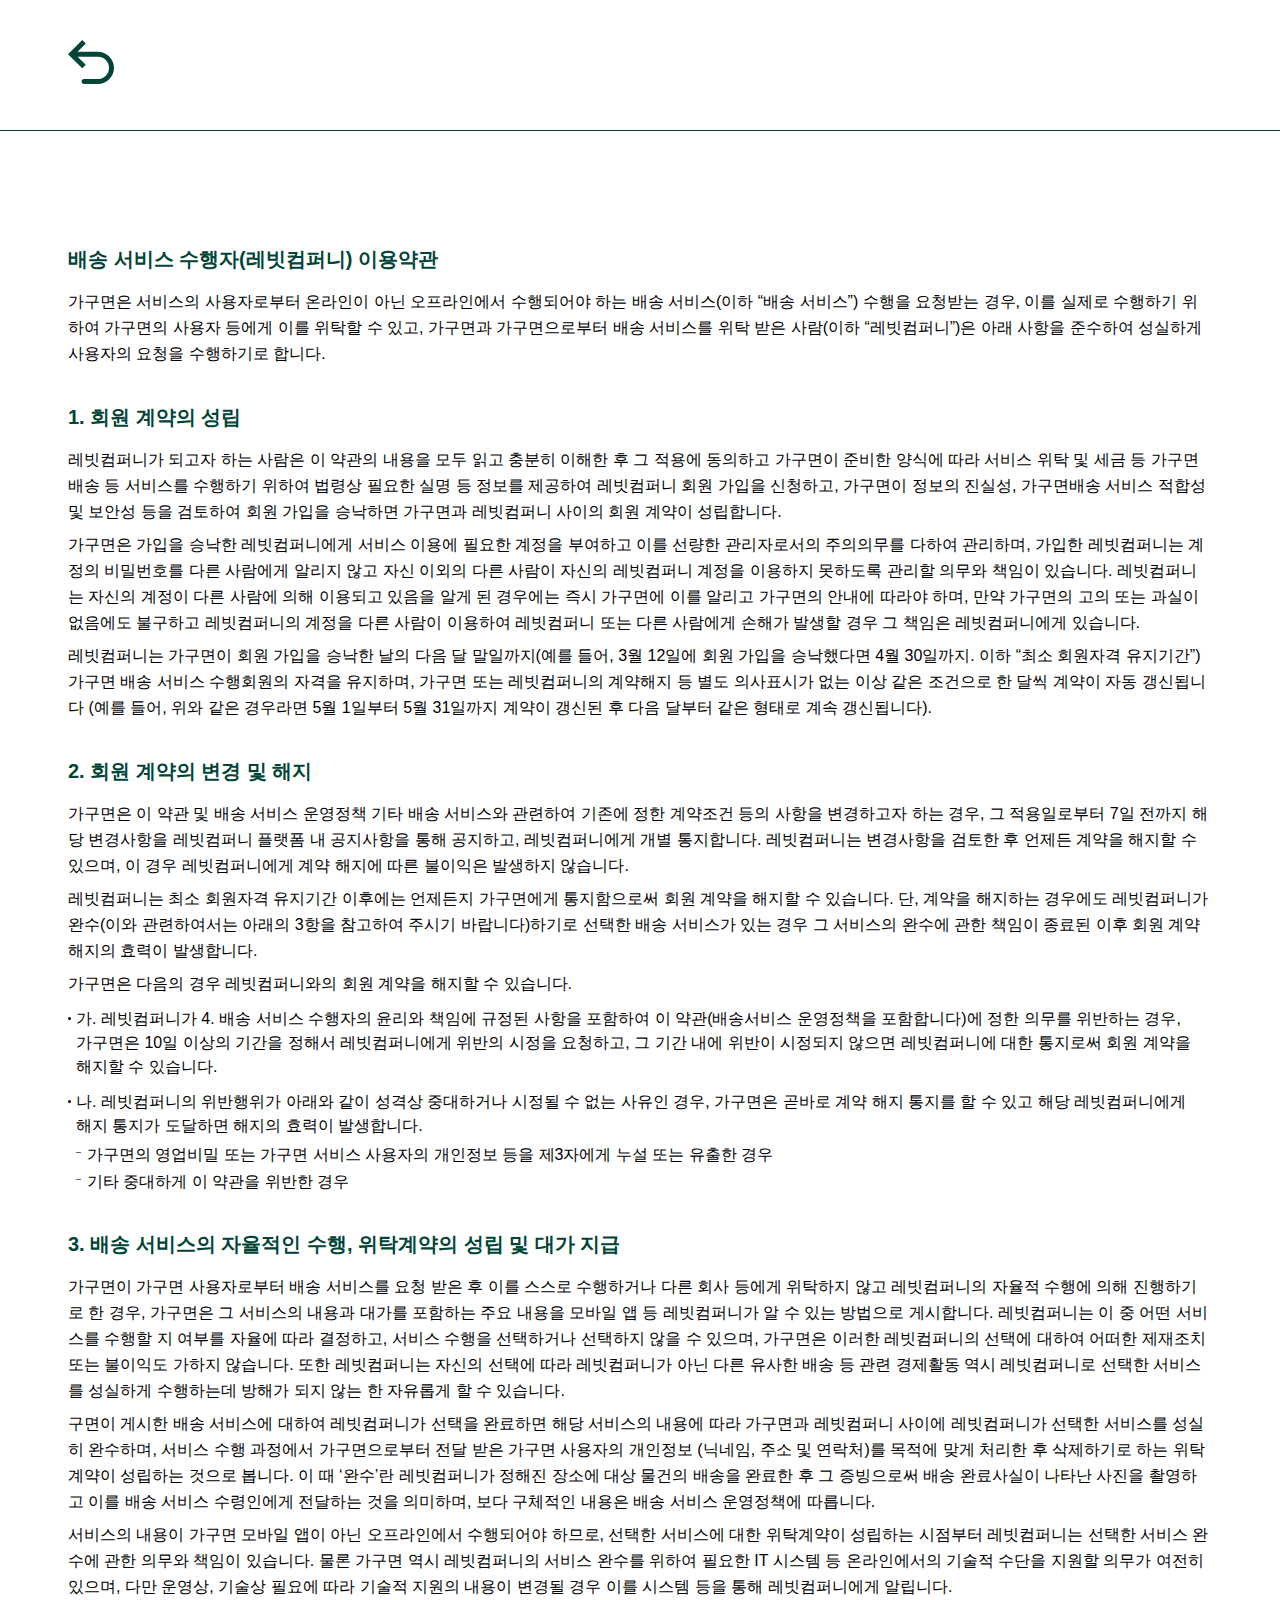
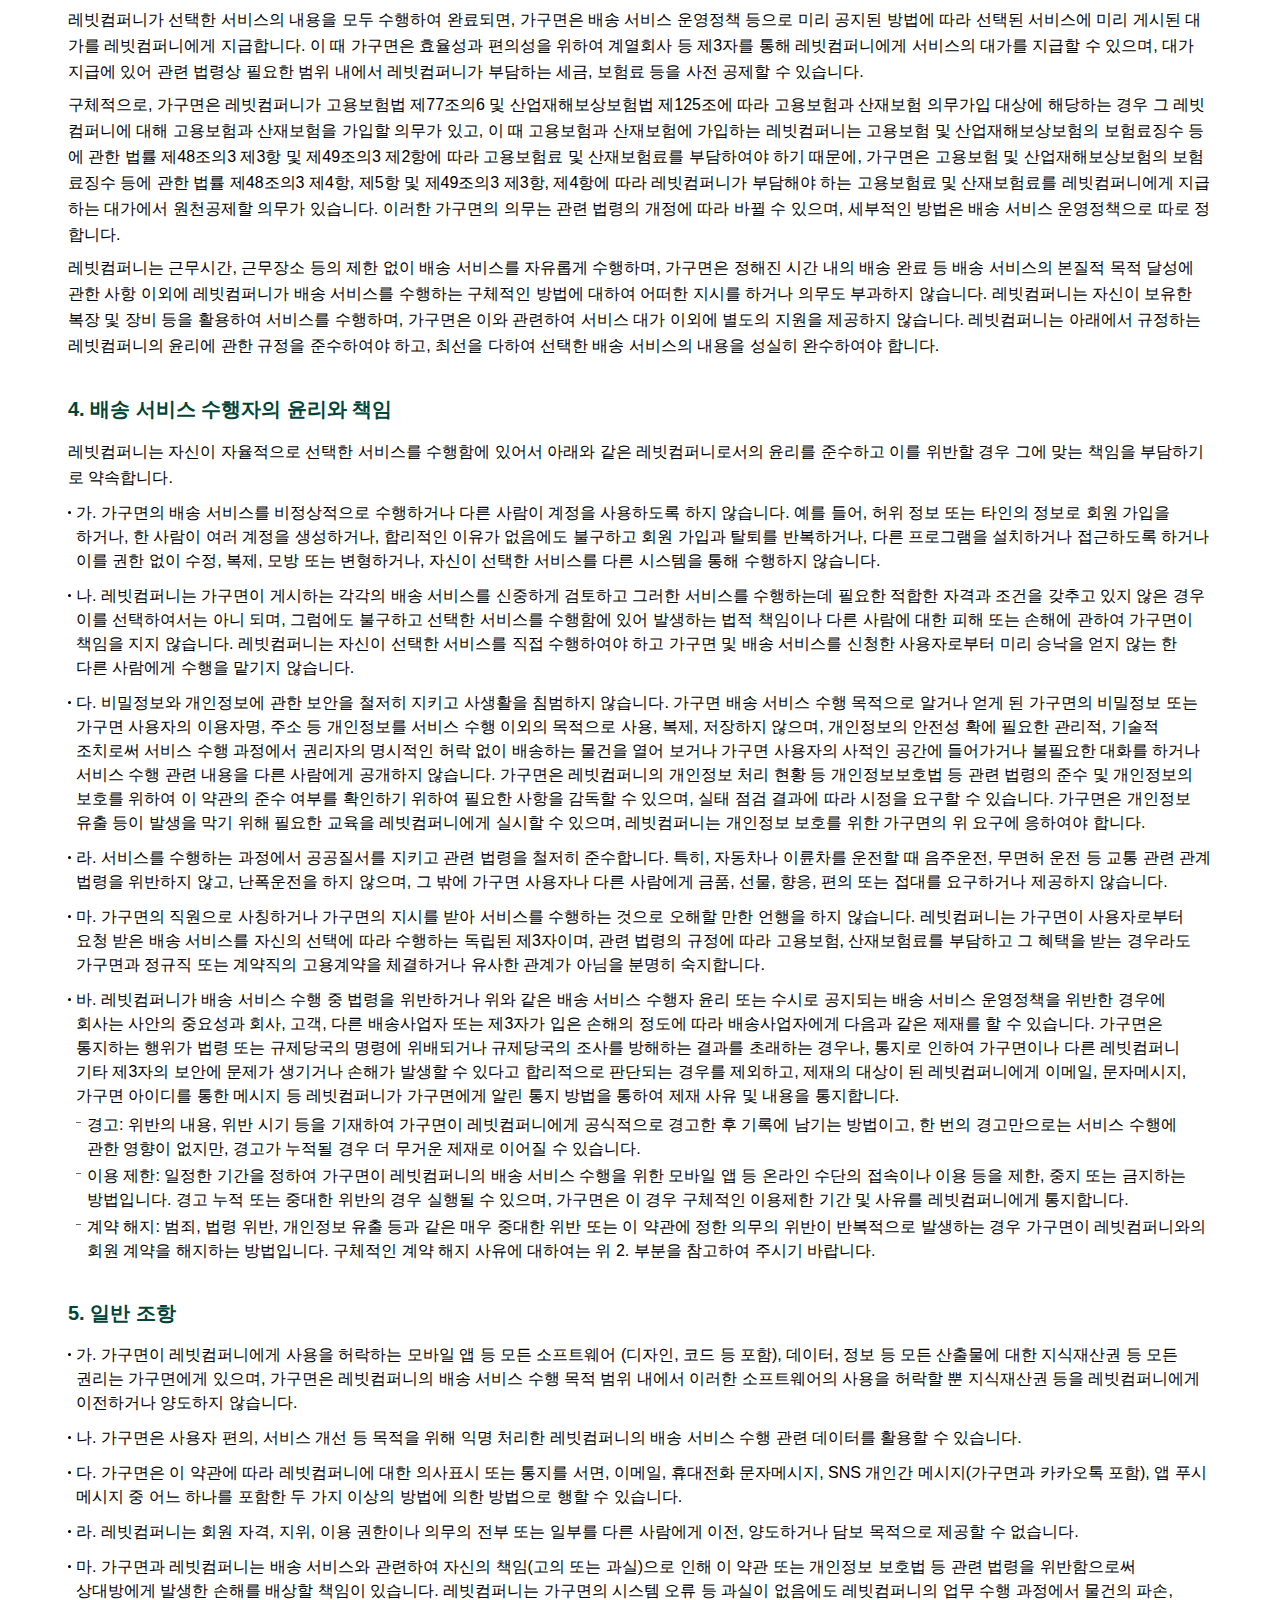
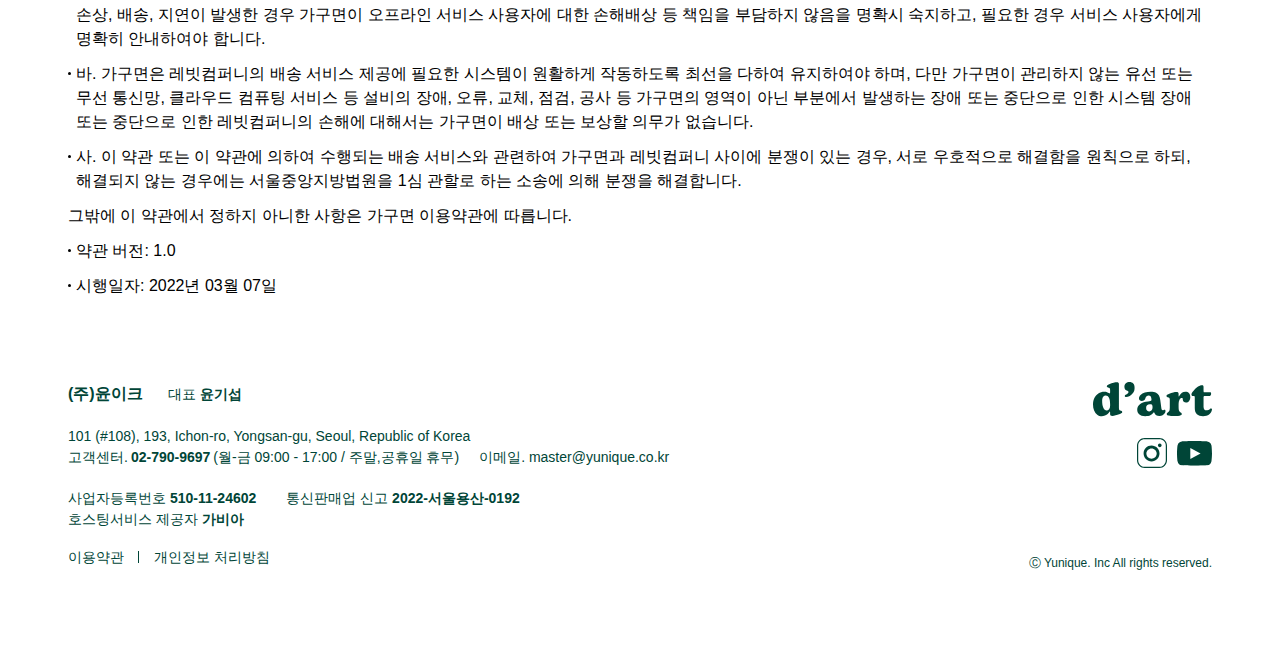
==== commit bb52e672: "back" ====
--- a/delievery_agree.html
+++ b/delievery_agree.html
@@ -21,18 +21,11 @@
 <body>
     <header>
         <div class="inner">
-            <h1 class="logo">
+            <h1 class="back">
                 <a href="#none">
-                    <img src="img/logo.svg" alt="d'art">
-
-                    <!-- 0527 추가 -->
-                    <span>
-                        <img src="img/m_logo.svg" alt="d'art">
-                    </span>
-                    <!-- //0527 추가 -->
+                    <img src="img/back.svg" alt="뒤로가기">
                 </a>
             </h1>
-            <a href="https://forms.gle/zykGKcTr1vDekAUw6" target="_blank" title="새창열림" class="link">제휴문의</a>
         </div>
     </header>
 
--- a/css/style.css
+++ b/css/style.css
@@ -177,6 +177,7 @@
 .tableTouchArea{position:absolute;background-color:rgba(0,0,0,0.3);width:100%;height:100%;left:0;top:0;}
 .tableTouchArea .tableScrollTouch{position:absolute;left:50%;top:50%;transform:translate(-50%,-50%); width:85px;height:85px;background:url(../img/common/icon_tableTouch.png) no-repeat center center;background-size: 100% auto;opacity:0.7;}
 
+header .back img {height:44px}
 
 /*dot*/
 .txtList.dot>li+li {margin-top: 11px;}
@@ -267,6 +268,8 @@
 
 @media only screen and (max-width:767px){
     .mbBr {display:block;}
+    
+    header .back img {height:25px} 
     .inner {padding:0 40px;}
     header .logo>a span {display:block;}
     header .logo>a span img {height:20px;}
